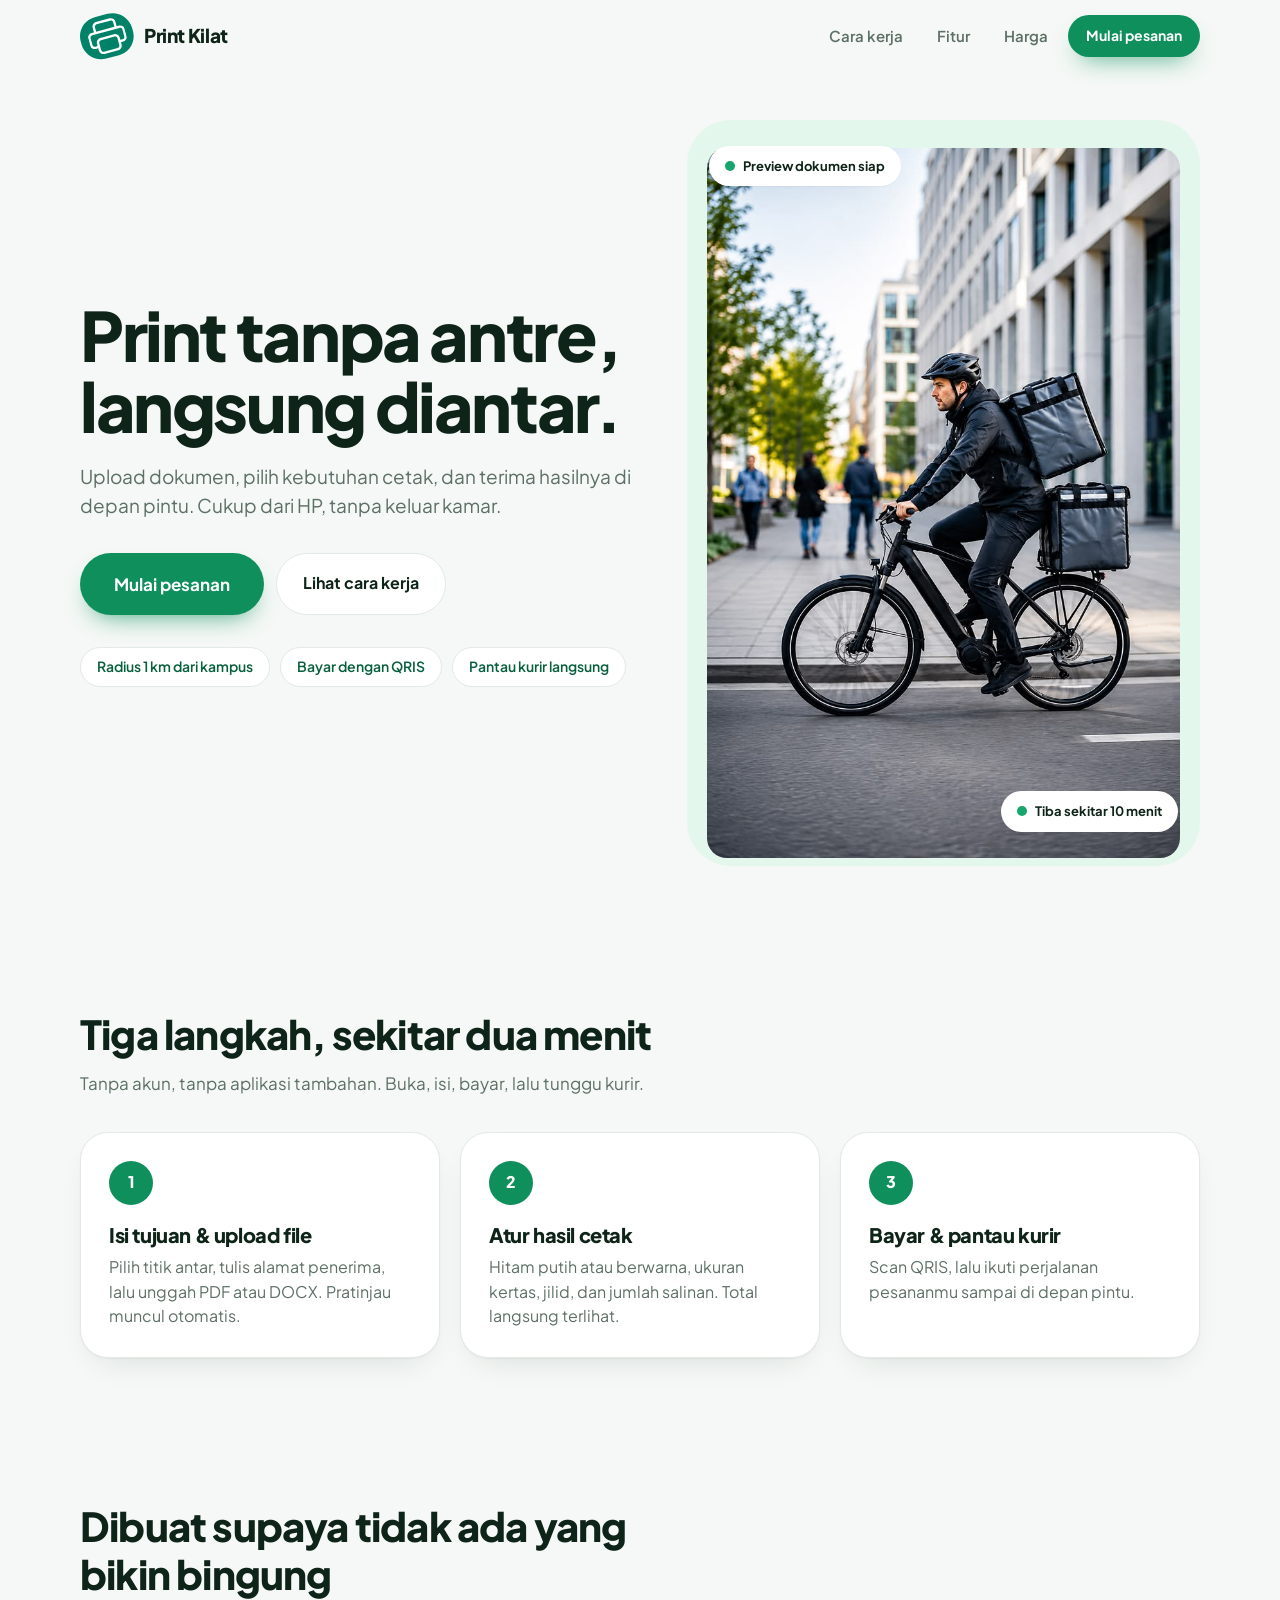
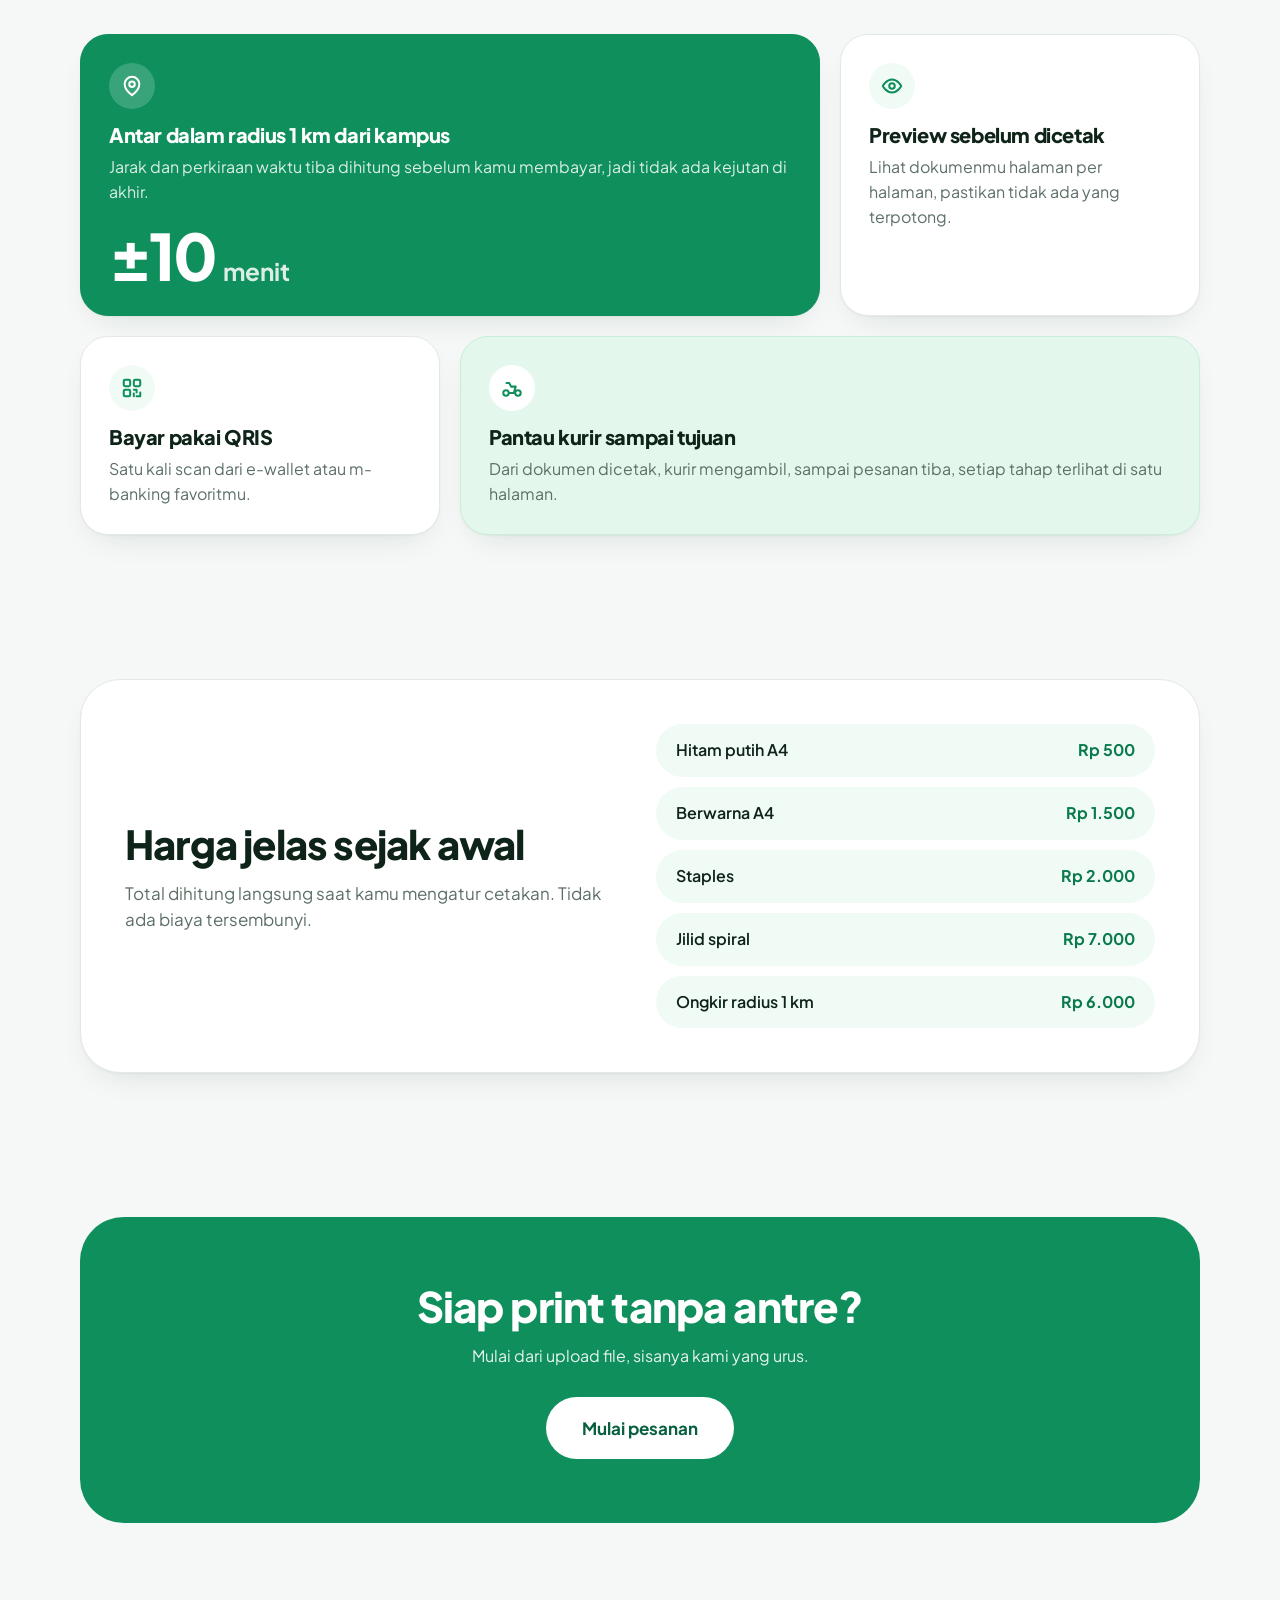
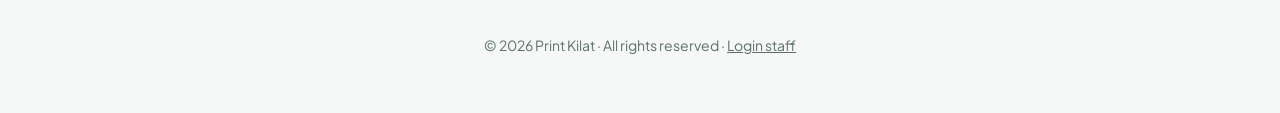
==== index.html @ 1c11939b "Initial commit - prototype" ====
<!doctype html>
<html lang="id">
  <head>
    <meta charset="UTF-8" />
    <meta name="viewport" content="width=device-width, initial-scale=1.0" />
    <title>Print Kilat — Print tanpa antre</title>
    <meta
      name="description"
      content="Print Kilat — upload dokumen, pilih kebutuhan cetak, dan terima hasilnya tanpa antre."
    />
    <meta name="theme-color" content="#0e8f5c" />
    <link rel="icon" href="assets/logo.svg" type="image/svg+xml" />
    <link rel="preconnect" href="https://fonts.googleapis.com" />
    <link rel="preconnect" href="https://fonts.gstatic.com" crossorigin />
    <link
      href="https://fonts.googleapis.com/css2?family=Plus+Jakarta+Sans:wght@400;500;600;700;800&display=swap"
      rel="stylesheet"
    />
    <link rel="stylesheet" href="css/style.css" />
  </head>
  <body>
    <header class="site-header">
      <div class="container">
        <a class="logo" href="index.html" aria-label="Print Kilat, ke beranda">
          <span class="logo-mark"
            ><svg
              width="54"
              height="47"
              viewBox="0 0 54 47"
              fill="none"
              xmlns="http://www.w3.org/2000/svg"
            >
              <path
                d="M39.0038 42.2586L26.3091 45.6123C15.6298 48.4336 4.55198 42.0997 1.56615 31.4653L0.74669 28.5466C-2.23914 17.9121 3.99767 7.00408 14.677 4.1828L27.3717 0.829096C38.051 -1.99218 49.1288 4.34167 52.1146 14.9762L52.9341 17.8948C55.9199 28.5293 49.6831 39.4373 39.0038 42.2586Z"
                fill="#008268"
              />
              <mask
                id="mask0_0_1"
                style="mask-type: luminance"
                maskUnits="userSpaceOnUse"
                x="3"
                y="0"
                width="48"
                height="47"
              >
                <path
                  d="M40.3651 1.46393e-05L3.98454 9.9082L13.8927 46.2888L50.2733 36.3806L40.3651 1.46393e-05Z"
                  fill="white"
                />
              </mask>
              <g mask="url(#mask0_0_1)">
                <path
                  d="M15.9728 9.08561C14.7667 9.41401 13.7405 10.2082 13.1199 11.2933C12.4993 12.3784 12.3352 13.6656 12.6637 14.8717L13.9022 19.4192L11.6285 20.0385C10.4224 20.367 9.39616 21.1611 8.77556 22.2462C8.15496 23.3313 7.99087 24.6185 8.31937 25.8246L10.1772 32.646C10.5057 33.8521 11.2998 34.8783 12.3849 35.4988C13.47 36.1194 14.7572 36.2835 15.9633 35.955L18.2371 35.3358L18.8564 37.6096C19.1848 38.8156 19.979 39.8419 21.0641 40.4624C22.1492 41.083 23.4364 41.2471 24.6425 40.9186L38.2852 37.203C39.4913 36.8745 40.5175 36.0804 41.1381 34.9953C41.7586 33.9102 41.9227 32.623 41.5942 31.4169L40.975 29.1431L43.2488 28.5239C44.4549 28.1954 45.4811 27.4012 46.1016 26.3161C46.7222 25.231 46.8863 23.9438 46.5578 22.7378L44.7 15.9164C44.3716 14.7103 43.5774 13.6841 42.4923 13.0635C41.4072 12.443 40.12 12.2789 38.9139 12.6073L36.6401 13.2266L35.4016 8.67901C35.0731 7.47291 34.279 6.44672 33.1939 5.82622C32.1088 5.20562 30.8216 5.04151 29.6155 5.36999L15.9728 9.08561ZM14.9375 14.2524C14.7733 13.6494 14.8553 13.0058 15.1656 12.4632C15.4759 11.9207 15.989 11.5236 16.592 11.3594L30.2348 7.64382C30.8378 7.47952 31.4814 7.56162 32.024 7.87192C32.5665 8.18212 32.9636 8.69521 33.1278 9.29831L34.3663 13.8459L16.176 18.8L14.9375 14.2524ZM20.3076 25.0021C19.1015 25.3306 18.0753 26.1247 17.4548 27.2098C16.8342 28.2949 16.6701 29.5821 16.9986 30.7882L17.6178 33.062L15.344 33.6812C14.741 33.8455 14.0974 33.7634 13.5549 33.4531C13.0123 33.1429 12.6152 32.6298 12.451 32.0267L10.5932 25.2053C10.429 24.6023 10.511 23.9587 10.8213 23.4162C11.1316 22.8736 11.6447 22.4765 12.2477 22.3123L39.5332 14.8811C40.1362 14.7169 40.7798 14.7989 41.3224 15.1092C41.8649 15.4195 42.262 15.9326 42.4262 16.5357L44.284 23.357C44.4483 23.9601 44.3662 24.6037 44.0559 25.1462C43.7457 25.6888 43.2326 26.0858 42.6295 26.2501L40.3557 26.8693L39.7365 24.5955C39.408 23.3895 38.6138 22.3632 37.5287 21.7427C36.4436 21.1221 35.1564 20.958 33.9503 21.2865L20.3076 25.0021ZM37.4627 25.2148L39.3205 32.0362C39.4847 32.6392 39.4026 33.2828 39.0924 33.8254C38.7821 34.3679 38.269 34.765 37.6659 34.9292L24.0232 38.6448C23.4202 38.8091 22.7766 38.727 22.234 38.4167C21.6915 38.1064 21.2944 37.5933 21.1301 36.9903L19.2724 30.1689C19.1081 29.5659 19.1902 28.9223 19.5004 28.3797C19.8107 27.8372 20.3238 27.4401 20.9269 27.2759L34.5696 23.5603C35.1727 23.396 35.8163 23.4781 36.3588 23.7884C36.9014 24.0987 37.2984 24.6118 37.4627 25.2148Z"
                  fill="white"
                />
              </g></svg
          ></span>
          Print Kilat
        </a>
        <nav class="nav" aria-label="Navigasi utama">
          <a class="link" href="#cara-kerja">Cara kerja</a>
          <a class="link" href="#fitur">Fitur</a>
          <a class="link" href="#harga">Harga</a>
          <a class="btn btn-primary btn-sm" href="order.html">Mulai pesanan</a>
        </nav>
      </div>
    </header>

    <main>
      <section class="container hero">
        <div>
          <h1>Print tanpa antre, langsung diantar.</h1>
          <p class="hero-lead">
            Upload dokumen, pilih kebutuhan cetak, dan terima hasilnya di depan
            pintu. Cukup dari HP, tanpa keluar kamar.
          </p>
          <div class="hero-cta">
            <a class="btn btn-primary" href="order.html">Mulai pesanan</a>
            <a class="btn btn-ghost" href="#cara-kerja">Lihat cara kerja</a>
          </div>
          <ul class="hero-facts" aria-label="Keunggulan singkat">
            <li>Radius 1 km dari kampus</li>
            <li>Bayar dengan QRIS</li>
            <li>Pantau kurir langsung</li>
          </ul>
        </div>

        <div class="hero-art" aria-hidden="true">
          <span class="art-chip c1"><i></i>Preview dokumen siap</span>
          <span class="art-chip c2"><i></i>Tiba sekitar 10 menit</span>
          <div class="image">
            <img src="assets/sepeda.jpg" alt="Bike" width="400" height="600" />
          </div>
        </div>
      </section>

      <section class="section container" id="cara-kerja">
        <div class="section-head">
          <h2>Tiga langkah, sekitar dua menit</h2>
          <p>
            Tanpa akun, tanpa aplikasi tambahan. Buka, isi, bayar, lalu tunggu
            kurir.
          </p>
        </div>
        <div class="how">
          <article class="card">
            <div class="how-num">1</div>
            <h3>Isi tujuan &amp; upload file</h3>
            <p>
              Pilih titik antar, tulis alamat penerima, lalu unggah PDF atau
              DOCX. Pratinjau muncul otomatis.
            </p>
          </article>
          <article class="card">
            <div class="how-num">2</div>
            <h3>Atur hasil cetak</h3>
            <p>
              Hitam putih atau berwarna, ukuran kertas, jilid, dan jumlah
              salinan. Total langsung terlihat.
            </p>
          </article>
          <article class="card">
            <div class="how-num">3</div>
            <h3>Bayar &amp; pantau kurir</h3>
            <p>
              Scan QRIS, lalu ikuti perjalanan pesananmu sampai di depan pintu.
            </p>
          </article>
        </div>
      </section>

      <section class="section container" id="fitur">
        <div class="section-head">
          <h2>Dibuat supaya tidak ada yang bikin bingung</h2>
        </div>
        <div class="bento">
          <article class="card wide">
            <span class="icon-badge"
              ><svg
                width="22"
                height="22"
                viewBox="0 0 24 24"
                fill="none"
                stroke="currentColor"
                stroke-width="2.2"
                stroke-linecap="round"
                stroke-linejoin="round"
                aria-hidden="true"
              >
                <path d="M20 10c0 6-8 12-8 12S4 16 4 10a8 8 0 0 1 16 0Z" />
                <circle cx="12" cy="10" r="3" /></svg
            ></span>
            <h3>Antar dalam radius 1 km dari kampus</h3>
            <p>
              Jarak dan perkiraan waktu tiba dihitung sebelum kamu membayar,
              jadi tidak ada kejutan di akhir.
            </p>
            <div class="big-metric">±10<small>menit</small></div>
          </article>
          <article class="card">
            <span class="icon-badge"
              ><svg
                width="22"
                height="22"
                viewBox="0 0 24 24"
                fill="none"
                stroke="currentColor"
                stroke-width="2.2"
                stroke-linecap="round"
                stroke-linejoin="round"
                aria-hidden="true"
              >
                <path d="M2 12s3.5-7 10-7 10 7 10 7-3.5 7-10 7S2 12 2 12Z" />
                <circle cx="12" cy="12" r="3" /></svg
            ></span>
            <h3>Preview sebelum dicetak</h3>
            <p>
              Lihat dokumenmu halaman per halaman, pastikan tidak ada yang
              terpotong.
            </p>
          </article>
          <article class="card">
            <span class="icon-badge"
              ><svg
                width="22"
                height="22"
                viewBox="0 0 24 24"
                fill="none"
                stroke="currentColor"
                stroke-width="2.2"
                stroke-linecap="round"
                stroke-linejoin="round"
                aria-hidden="true"
              >
                <rect x="3" y="3" width="7" height="7" rx="1.5" />
                <rect x="14" y="3" width="7" height="7" rx="1.5" />
                <rect x="3" y="14" width="7" height="7" rx="1.5" />
                <path d="M14 14h3v3m4 0v4h-4m-3-3v3" /></svg
            ></span>
            <h3>Bayar pakai QRIS</h3>
            <p>Satu kali scan dari e-wallet atau m-banking favoritmu.</p>
          </article>
          <article
            class="card wide"
            style="
              background: var(--mint-100);
              border-color: var(--mint-200);
              color: var(--ink);
            "
          >
            <span
              class="icon-badge"
              style="background: #fff; color: var(--green-600)"
              ><svg
                width="22"
                height="22"
                viewBox="0 0 24 24"
                fill="none"
                stroke="currentColor"
                stroke-width="2.2"
                stroke-linecap="round"
                stroke-linejoin="round"
                aria-hidden="true"
              >
                <circle cx="5.5" cy="17.5" r="3" />
                <circle cx="18.5" cy="17.5" r="3" />
                <path d="M8.5 17.5H14l2-7h-5l-2-4H6M14 10.5h2" /></svg
            ></span>
            <h3>Pantau kurir sampai tujuan</h3>
            <p style="color: var(--muted)">
              Dari dokumen dicetak, kurir mengambil, sampai pesanan tiba, setiap
              tahap terlihat di satu halaman.
            </p>
          </article>
        </div>
      </section>

      <section class="section container" id="harga">
        <div class="price-band">
          <div class="section-head" style="margin: 0">
            <h2>Harga jelas sejak awal</h2>
            <p>
              Total dihitung langsung saat kamu mengatur cetakan. Tidak ada
              biaya tersembunyi.
            </p>
          </div>
          <ul class="price-list">
            <li>Hitam putih A4 <strong data-price="pp.bw">…</strong></li>
            <li>Berwarna A4 <strong data-price="pp.color">…</strong></li>
            <li>Staples <strong data-price="bind.staples">…</strong></li>
            <li>Jilid spiral <strong data-price="bind.spiral">…</strong></li>
            <li>Ongkir radius 1 km <strong data-price="delivery">…</strong></li>
          </ul>
        </div>
      </section>

      <section class="section container">
        <div class="cta-band">
          <h2>Siap print tanpa antre?</h2>
          <p>Mulai dari upload file, sisanya kami yang urus.</p>
          <a class="btn" href="order.html">Mulai pesanan</a>
        </div>
      </section>
    </main>

    <footer class="site-footer">
      <div class="container">
        &copy; 2026 Print Kilat · All rights reserved ·
        <a href="login.html">Login staff</a>
      </div>
    </footer>

    <script src="js/config.js"></script>
    <script src="js/landing.js"></script>
  </body>
</html>
---- css/style.css ----
/* ============================================================
   Print Kilat — style.css
   Bagian: 1 Token · 2 Dasar · 3 Komponen · 4 Landing · 5 Pemesanan · 6 Pelacakan
   ============================================================ */

/* ---------- 1. TOKEN ---------- */
:root {
  --green-800: #065f3d;
  --green-700: #0a7a4d;
  --green-600: #0e8f5c;
  --green-500: #16a56a;
  --mint-50: #f1fbf6;
  --mint-100: #e3f7ec;
  --mint-200: #c9eed9;
  --mint-300: #a9e0c2;
  --ink: #0f2419;
  --muted: #5d7066;
  --hint: #8a93b3;
  --line: #e3e9e5;
  --bg: #f5f8f6;
  --card: #ffffff;
  --danger: #b93a0b;
  --danger-bg: #fff1ea;
  --r-sm: 14px;
  --r-md: 20px;
  --r-lg: 28px;
  --shadow:
    0 1px 2px rgba(15, 36, 25, 0.04), 0 14px 34px -16px rgba(15, 36, 25, 0.14);
  --font: "Plus Jakarta Sans", system-ui, -apple-system, "Segoe UI", sans-serif;
}

/* ---------- 2. DASAR ---------- */
/* Buat gambar di index */
.image {
  width: 400px;
  height: 600px;
  border-radius: 20px;
  overflow: hidden;
}

.image img {
  width: 100%;
  height: 100%;
  object-fit: cover;
  display: block;
}
*,
*::before,
*::after {
  box-sizing: border-box;
}
html {
  scroll-behavior: smooth;
}
body {
  margin: 0;
  background: var(--bg);
  color: var(--ink);
  font: 400 16px/1.55 var(--font);
  -webkit-font-smoothing: antialiased;
}
body.modal-open {
  overflow: hidden;
}
img,
svg {
  display: block;
  max-width: 100%;
}
button,
input,
select {
  font: inherit;
  color: inherit;
}
a {
  color: inherit;
}
h1,
h2,
h3,
p {
  margin: 0;
}
h1,
h2,
h3 {
  letter-spacing: -0.02em;
  line-height: 1.2;
}
:focus-visible {
  outline: 3px solid var(--green-500);
  outline-offset: 3px;
}
[hidden] {
  display: none !important;
}
.container {
  width: min(1120px, 100% - 40px);
  margin-inline: auto;
}
.sr-only {
  position: absolute;
  width: 1px;
  height: 1px;
  padding: 0;
  margin: -1px;
  overflow: hidden;
  clip: rect(0, 0, 0, 0);
  white-space: nowrap;
  border: 0;
}
@media (prefers-reduced-motion: reduce) {
  *,
  *::before,
  *::after {
    animation: none !important;
    transition: none !important;
    scroll-behavior: auto !important;
  }
}

/* ---------- 3. KOMPONEN ---------- */
.site-header {
  position: sticky;
  top: 0;
  z-index: 20;
  background: rgba(245, 248, 246, 0.88);
  backdrop-filter: blur(12px);
  -webkit-backdrop-filter: blur(12px);
}
.site-header .container {
  display: flex;
  align-items: center;
  justify-content: space-between;
  height: 72px;
}
.logo {
  display: inline-flex;
  align-items: center;
  gap: 10px;
  font-weight: 800;
  font-size: 19px;
  letter-spacing: -0.02em;
  text-decoration: none;
}
.nav {
  display: flex;
  align-items: center;
  gap: 6px;
}
.nav .link {
  padding: 10px 14px;
  border-radius: 999px;
  text-decoration: none;
  color: var(--muted);
  font-weight: 600;
  font-size: 15px;
  transition:
    background 0.15s,
    color 0.15s;
}
.nav .link:hover {
  background: var(--mint-100);
  color: var(--green-800);
}
@media (max-width: 720px) {
  .nav .link {
    display: none;
  }
}

.btn {
  display: inline-flex;
  align-items: center;
  justify-content: center;
  gap: 8px;
  border: 0;
  cursor: pointer;
  border-radius: 999px;
  padding: 14px 26px;
  font-weight: 700;
  font-size: 16px;
  text-decoration: none;
  transition:
    transform 0.15s,
    background 0.15s,
    box-shadow 0.15s;
}
.btn-primary {
  background: var(--green-600);
  color: #fff;
  box-shadow: 0 12px 24px -12px rgba(14, 143, 92, 0.8);
}
.btn-primary:hover {
  background: var(--green-700);
}
.btn-primary:active {
  transform: scale(0.98);
}
.btn-primary[disabled] {
  background: #b3c7bc;
  box-shadow: none;
  cursor: not-allowed;
}
.btn-ghost {
  background: #fff;
  border: 1px solid var(--line);
  color: var(--ink);
}
.btn-ghost:hover {
  background: var(--mint-50);
  border-color: var(--mint-300);
}
.btn-ghost[disabled] {
  opacity: 0.6;
  cursor: not-allowed;
}
.btn-block {
  width: 100%;
  padding: 16px 24px;
}
.btn-sm {
  padding: 10px 18px;
  font-size: 14px;
}

.card {
  background: var(--card);
  border: 1px solid var(--line);
  border-radius: var(--r-lg);
  padding: 28px;
  box-shadow: var(--shadow);
}
.card-head {
  display: flex;
  justify-content: space-between;
  align-items: flex-start;
  gap: 12px;
  margin-bottom: 20px;
}
.card-head h2 {
  font-size: 24px;
  font-weight: 800;
}
.eyebrow {
  font-size: 12px;
  font-weight: 700;
  letter-spacing: 0.12em;
  text-transform: uppercase;
  color: var(--green-600);
  margin-bottom: 8px;
  display: flex;
  align-items: center;
  gap: 6px;
}
.icon-badge {
  width: 40px;
  height: 40px;
  border-radius: 50%;
  display: grid;
  place-items: center;
  color: var(--green-600);
  background: var(--mint-50);
  flex: none;
}
.chip {
  font-size: 12px;
  font-weight: 600;
  color: var(--muted);
  background: #fff;
  border: 1px solid var(--line);
  padding: 3px 12px;
  border-radius: 999px;
}
.hint {
  font-size: 13px;
  color: var(--hint);
  margin-top: 8px;
}
.hint.center {
  text-align: center;
}

.field {
  margin-bottom: 20px;
}
.field:last-child {
  margin-bottom: 0;
}
.field > label,
.field-label {
  display: block;
  font-weight: 600;
  font-size: 15px;
  margin-bottom: 8px;
}
.input,
.select {
  width: 100%;
  height: 52px;
  padding: 0 20px;
  border: 1.5px solid var(--line);
  border-radius: 999px;
  background: #fff;
  font-size: 15px;
  font-weight: 500;
  transition:
    border-color 0.15s,
    box-shadow 0.15s;
}
.input::placeholder {
  color: #9aa79f;
  font-weight: 400;
}
.input:focus,
.select:focus {
  outline: none;
  border-color: var(--green-500);
  box-shadow: 0 0 0 4px rgba(22, 165, 106, 0.15);
}
.input[aria-invalid="true"] {
  border-color: var(--danger);
  box-shadow: 0 0 0 4px rgba(185, 58, 11, 0.1);
}
.select {
  appearance: none;
  -webkit-appearance: none;
  cursor: pointer;
  font-weight: 600;
  padding-right: 48px;
  background-image: url("data:image/svg+xml,%3Csvg xmlns='http://www.w3.org/2000/svg' width='18' height='18' viewBox='0 0 24 24' fill='none' stroke='%230f2419' stroke-width='2.6' stroke-linecap='round' stroke-linejoin='round'%3E%3Cpath d='m6 9 6 6 6-6'/%3E%3C/svg%3E");
  background-repeat: no-repeat;
  background-position: right 18px center;
}
.field-error,
.form-error {
  color: var(--danger);
  font-size: 13px;
  font-weight: 600;
  margin-top: 8px;
}
.form-error {
  background: var(--danger-bg);
  border-radius: var(--r-sm);
  padding: 12px 14px;
  margin: 0 0 14px;
  line-height: 1.45;
}

.seg {
  display: grid;
  grid-auto-flow: column;
  grid-auto-columns: 1fr;
  gap: 4px;
  padding: 4px;
  background: var(--mint-50);
  border: 1.5px solid var(--line);
  border-radius: 999px;
}
.seg label {
  position: relative;
}
.seg input {
  position: absolute;
  inset: 0;
  opacity: 0;
  cursor: pointer;
}
.seg span {
  display: block;
  text-align: center;
  padding: 11px 10px;
  border-radius: 999px;
  font-weight: 600;
  font-size: 14px;
  color: var(--muted);
  transition:
    background 0.15s,
    color 0.15s;
}
.seg input:checked + span {
  background: #fff;
  color: var(--green-800);
  box-shadow: 0 1px 4px rgba(15, 36, 25, 0.14);
}
.seg input:focus-visible + span {
  outline: 3px solid var(--green-500);
}

.stepper {
  display: flex;
  align-items: center;
  height: 52px;
  border: 1.5px solid var(--line);
  border-radius: 999px;
  background: #fff;
  padding: 0 6px;
}
.stepper:focus-within {
  border-color: var(--green-500);
  box-shadow: 0 0 0 4px rgba(22, 165, 106, 0.15);
}
.stepper button {
  width: 40px;
  height: 40px;
  border: 0;
  border-radius: 50%;
  background: var(--mint-50);
  color: var(--green-700);
  font-size: 20px;
  font-weight: 700;
  cursor: pointer;
  line-height: 1;
}
.stepper button:hover {
  background: var(--mint-100);
}
.stepper input {
  flex: 1;
  min-width: 0;
  border: 0;
  outline: 0;
  text-align: center;
  font-weight: 700;
  font-size: 16px;
  background: transparent;
  -moz-appearance: textfield;
}
.stepper input::-webkit-outer-spin-button,
.stepper input::-webkit-inner-spin-button {
  -webkit-appearance: none;
  margin: 0;
}

.grid-2 {
  display: grid;
  grid-template-columns: 1fr 1fr;
  gap: 20px;
}
@media (max-width: 560px) {
  .grid-2 {
    grid-template-columns: 1fr;
  }
}

/* ---------- 4. LANDING ---------- */
.hero {
  display: grid;
  grid-template-columns: 1.05fr 0.95fr;
  gap: 40px;
  align-items: center;
  padding: 48px 0 72px;
}
.hero h1 {
  font-size: clamp(40px, 6vw, 68px);
  font-weight: 800;
  letter-spacing: -0.035em;
  line-height: 1.05;
  max-width: 12ch;
}
.hero-lead {
  margin-top: 20px;
  font-size: 19px;
  color: var(--muted);
  max-width: 46ch;
}
.hero-cta {
  display: flex;
  flex-wrap: wrap;
  gap: 12px;
  margin-top: 32px;
}
.hero-cta .btn-primary {
  padding: 18px 34px;
  font-size: 17px;
}
.hero-facts {
  list-style: none;
  padding: 0;
  margin: 32px 0 0;
  display: flex;
  flex-wrap: wrap;
  gap: 10px;
}
.hero-facts li {
  background: #fff;
  border: 1px solid var(--line);
  padding: 8px 16px;
  border-radius: 999px;
  font-size: 14px;
  font-weight: 600;
  color: var(--green-800);
}

.hero-art {
  position: relative;
  background: var(--mint-100);
  border-radius: 44px;
  padding: 28px 20px 8px;
  overflow: hidden;
}
.hero-art .image {
  width: 100%;
  height: auto;
}
.art-chip {
  position: absolute;
  background: #fff;
  border-radius: 999px;
  padding: 10px 16px;
  font-size: 13px;
  font-weight: 700;
  box-shadow: var(--shadow);
  display: flex;
  align-items: center;
  gap: 8px;
}
.art-chip i {
  width: 10px;
  height: 10px;
  border-radius: 50%;
  background: var(--green-500);
}
.art-chip.c1 {
  top: 26px;
  left: 22px;
}
.art-chip.c2 {
  bottom: 34px;
  right: 22px;
}
.paper-feed {
  animation: feed 5s ease-in-out infinite;
  transform-box: fill-box;
}
@keyframes feed {
  0% {
    transform: translateY(90px);
    opacity: 0;
  }
  8% {
    opacity: 1;
  }
  58%,
  86% {
    transform: translateY(0);
    opacity: 1;
  }
  100% {
    transform: translateY(-14px);
    opacity: 0;
  }
}

.section {
  padding: 72px 0;
}
.section-head {
  max-width: 640px;
  margin-bottom: 36px;
}
.section-head h2 {
  font-size: clamp(28px, 4vw, 40px);
  font-weight: 800;
}
.section-head p {
  margin-top: 12px;
  color: var(--muted);
  font-size: 17px;
}

.how {
  display: grid;
  grid-template-columns: repeat(3, 1fr);
  gap: 20px;
}
.how .card {
  padding: 28px;
}
.how-num {
  width: 44px;
  height: 44px;
  border-radius: 50%;
  background: var(--green-600);
  color: #fff;
  display: grid;
  place-items: center;
  font-weight: 800;
  margin-bottom: 18px;
}
.how h3 {
  font-size: 20px;
  font-weight: 800;
  margin-bottom: 8px;
}
.how p {
  color: var(--muted);
}

.bento {
  display: grid;
  grid-template-columns: repeat(3, 1fr);
  gap: 20px;
}
.bento .card {
  padding: 28px;
}
.bento .wide {
  grid-column: span 2;
  background: var(--green-600);
  border-color: var(--green-600);
  color: #fff;
}
.bento .wide p {
  color: rgba(255, 255, 255, 0.85);
}
.bento h3 {
  font-size: 20px;
  font-weight: 800;
  margin: 14px 0 8px;
}
.bento p {
  color: var(--muted);
}
.bento .icon-badge {
  width: 46px;
  height: 46px;
}
.bento .wide .icon-badge {
  background: rgba(255, 255, 255, 0.18);
  color: #fff;
}
.big-metric {
  font-size: clamp(40px, 6vw, 64px);
  font-weight: 800;
  letter-spacing: -0.04em;
  line-height: 1;
  margin-top: 18px;
}
.big-metric small {
  font-size: 0.38em;
  font-weight: 700;
  letter-spacing: 0;
  margin-left: 8px;
  opacity: 0.85;
}

.price-band {
  display: grid;
  grid-template-columns: 1fr 1fr;
  gap: 32px;
  align-items: center;
  background: #fff;
  border: 1px solid var(--line);
  border-radius: 40px;
  padding: 44px;
  box-shadow: var(--shadow);
}
.price-list {
  list-style: none;
  margin: 0;
  padding: 0;
  display: grid;
  gap: 10px;
}
.price-list li {
  display: flex;
  justify-content: space-between;
  gap: 12px;
  padding: 14px 20px;
  background: var(--mint-50);
  border-radius: 999px;
  font-weight: 600;
}
.price-list li strong {
  color: var(--green-700);
}

.cta-band {
  text-align: center;
  background: var(--green-600);
  color: #fff;
  border-radius: 44px;
  padding: 64px 24px;
}
.cta-band h2 {
  font-size: clamp(28px, 4vw, 42px);
  font-weight: 800;
}
.cta-band p {
  margin: 12px auto 28px;
  max-width: 44ch;
  opacity: 0.9;
}
.cta-band .btn {
  background: #fff;
  color: var(--green-800);
  padding: 18px 36px;
  font-size: 17px;
}
.cta-band .btn:hover {
  background: var(--mint-100);
}
.site-footer {
  padding: 40px 0 56px;
  color: var(--muted);
  font-size: 14px;
  text-align: center;
}

@media (max-width: 900px) {
  .hero {
    grid-template-columns: 1fr;
    padding-top: 24px;
  }
  .hero h1 {
    max-width: none;
  }
  .how,
  .bento {
    grid-template-columns: 1fr;
  }
  .bento .wide {
    grid-column: auto;
  }
  .price-band {
    grid-template-columns: 1fr;
    padding: 28px;
  }
}

/* ---------- 5. PEMESANAN ---------- */
.page-head {
  padding: 12px 0 28px;
}
.back {
  display: inline-flex;
  align-items: center;
  gap: 6px;
  text-decoration: none;
  color: var(--muted);
  font-weight: 600;
  font-size: 14px;
  margin-bottom: 14px;
}
.back:hover {
  color: var(--green-700);
}
.page-head h1 {
  font-size: clamp(28px, 4vw, 38px);
  font-weight: 800;
}
.page-head p {
  color: var(--muted);
  margin-top: 6px;
}

.order-grid {
  display: grid;
  grid-template-columns: minmax(0, 1fr) 360px;
  gap: 24px;
  align-items: start;
  padding-bottom: 64px;
}
.steps {
  display: grid;
  gap: 24px;
}
.side {
  position: sticky;
  top: 92px;
  display: grid;
  gap: 16px;
}
@media (max-width: 960px) {
  .order-grid {
    grid-template-columns: 1fr;
  }
  .side {
    position: static;
  }
}
@media (max-width: 560px) {
  .card {
    padding: 22px;
  }
  .card-head h2 {
    font-size: 21px;
  }
}

.loc-row {
  display: flex;
  flex-wrap: wrap;
  align-items: center;
  gap: 12px;
}
.loc-row .hint {
  margin: 0;
  flex: 1 1 200px;
}

.dropzone {
  position: relative;
  display: grid;
  place-items: center;
  text-align: center;
  gap: 4px;
  padding: 40px 20px;
  border: 2px dashed var(--mint-300);
  border-radius: 24px;
  background: #fbfefc;
  cursor: pointer;
  transition:
    background 0.15s,
    border-color 0.15s;
}
.dropzone:hover,
.dropzone.is-drag {
  background: var(--mint-50);
  border-color: var(--green-500);
}
.dropzone:focus-within {
  outline: 3px solid var(--green-500);
  outline-offset: 3px;
}
.dropzone.is-invalid {
  border-color: var(--danger);
  background: var(--danger-bg);
}
.dz-icon {
  width: 52px;
  height: 52px;
  border-radius: 50%;
  background: #fff;
  display: grid;
  place-items: center;
  color: var(--green-600);
  box-shadow: var(--shadow);
  margin-bottom: 8px;
}
.dz-title {
  font-weight: 700;
  font-size: 15px;
}
.dz-sub {
  font-size: 12px;
  color: var(--hint);
}
.file-input {
  position: absolute;
  width: 1px;
  height: 1px;
  opacity: 0;
}

.preview {
  margin-top: 18px;
  border: 1px solid var(--line);
  border-radius: 24px;
  overflow: hidden;
}
.preview-top {
  display: flex;
  align-items: center;
  gap: 12px;
  padding: 14px 18px;
  background: var(--mint-50);
  flex-wrap: wrap;
}
.file-badge {
  width: 42px;
  height: 42px;
  border-radius: 12px;
  background: var(--green-600);
  color: #fff;
  font-size: 11px;
  font-weight: 800;
  display: grid;
  place-items: center;
  flex: none;
}
.file-meta {
  flex: 1 1 160px;
  min-width: 0;
}
.file-name {
  font-weight: 700;
  font-size: 15px;
  overflow: hidden;
  text-overflow: ellipsis;
  white-space: nowrap;
}
.file-sub {
  font-size: 13px;
  color: var(--muted);
}
.preview-stage {
  background: #e8eeea;
  padding: 16px;
  max-height: 540px;
  overflow: auto;
}
.preview-stage canvas {
  width: 100%;
  height: auto;
  border-radius: 8px;
  box-shadow: 0 6px 20px -8px rgba(15, 36, 25, 0.35);
  background: #fff;
}
.docx-paper {
  background: #fff;
  padding: 32px;
  border-radius: 8px;
  font-size: 14px;
  line-height: 1.65;
  box-shadow: 0 6px 20px -8px rgba(15, 36, 25, 0.35);
  overflow-wrap: anywhere;
}
.docx-paper img {
  max-width: 100%;
  height: auto;
}
.docx-paper table {
  border-collapse: collapse;
  max-width: 100%;
}
.docx-paper td,
.docx-paper th {
  border: 1px solid var(--line);
  padding: 6px 10px;
}
.preview-bottom {
  display: flex;
  align-items: center;
  justify-content: space-between;
  gap: 12px;
  padding: 12px 18px;
  flex-wrap: wrap;
  border-top: 1px solid var(--line);
}
.pager {
  display: inline-flex;
  align-items: center;
  gap: 10px;
  font-size: 14px;
  font-weight: 600;
}
.pager button {
  width: 36px;
  height: 36px;
  border-radius: 50%;
  border: 1px solid var(--line);
  background: #fff;
  cursor: pointer;
  font-weight: 700;
}
.pager button:hover:not([disabled]) {
  background: var(--mint-100);
}
.pager button[disabled] {
  opacity: 0.4;
  cursor: not-allowed;
}
.pages-edit {
  display: inline-flex;
  align-items: center;
  gap: 8px;
  font-size: 13px;
  color: var(--muted);
}
.pages-edit input {
  width: 72px;
  height: 36px;
  border: 1.5px solid var(--line);
  border-radius: 999px;
  text-align: center;
  font-weight: 700;
}
.preview-note {
  font-size: 12px;
  color: var(--hint);
  padding: 0 18px 14px;
}
.spinner {
  width: 22px;
  height: 22px;
  border-radius: 50%;
  border: 3px solid var(--mint-200);
  border-top-color: var(--green-600);
  animation: spin 0.8s linear infinite;
}
@keyframes spin {
  to {
    transform: rotate(360deg);
  }
}
.loading-row {
  display: flex;
  align-items: center;
  gap: 12px;
  padding: 24px;
  color: var(--muted);
  font-size: 14px;
}

.summary {
  background: var(--mint-100);
  border-color: var(--mint-200);
}
.summary .card-head {
  margin-bottom: 16px;
}
.summary h2 {
  font-size: 24px;
}
.eta-box {
  background: var(--mint-50);
  border-radius: 22px;
  padding: 18px 20px;
  margin-bottom: 18px;
}
.eta-box .eyebrow {
  margin-bottom: 6px;
}
.eta-main {
  font-size: 20px;
  font-weight: 800;
}
.eta-box.is-out {
  background: var(--danger-bg);
}
.eta-box.is-out .eta-main,
.eta-box.is-out .eyebrow {
  color: var(--danger);
}
.lines {
  margin: 0 0 16px;
  padding: 0 0 16px;
  border-bottom: 1px solid var(--mint-300);
  display: grid;
  gap: 8px;
  font-size: 14px;
  color: var(--muted);
}
.lines div {
  display: flex;
  justify-content: space-between;
  gap: 12px;
}
.lines dt {
  margin: 0;
}
.lines dd {
  margin: 0;
  font-weight: 700;
  color: var(--ink);
  white-space: nowrap;
}
.total {
  display: flex;
  justify-content: space-between;
  align-items: baseline;
  margin-bottom: 18px;
  font-weight: 700;
}
.total strong {
  font-size: 32px;
  font-weight: 800;
  color: var(--green-700);
  letter-spacing: -0.02em;
}
.note-card {
  display: flex;
  gap: 12px;
  align-items: center;
  background: #fff;
  border: 1px solid var(--line);
  border-radius: 999px;
  padding: 14px 20px;
  font-size: 13px;
  color: var(--muted);
}
.note-card .icon-badge {
  width: 34px;
  height: 34px;
  background: var(--bg);
  color: var(--muted);
}

.modal {
  position: fixed;
  inset: 0;
  z-index: 100;
  display: grid;
  place-items: center;
  padding: 20px;
}
.modal-backdrop {
  position: absolute;
  inset: 0;
  background: rgba(9, 31, 20, 0.55);
  backdrop-filter: blur(4px);
  -webkit-backdrop-filter: blur(4px);
}
.modal-card {
  position: relative;
  width: min(420px, 100%);
  max-height: calc(100vh - 32px);
  overflow: auto;
  background: #fff;
  border-radius: 36px;
  padding: 32px 28px 28px;
  text-align: center;
  animation: pop 0.22s ease-out;
}
@keyframes pop {
  from {
    transform: translateY(14px) scale(0.97);
    opacity: 0;
  }
  to {
    transform: none;
    opacity: 1;
  }
}
.modal-card h2 {
  font-size: 24px;
  font-weight: 800;
}
.qr-frame {
  position: relative;
  width: 236px;
  margin: 20px auto 14px;
  padding: 14px;
  border: 2px solid var(--mint-200);
  border-radius: 28px;
  background: #fff;
}
.qr-frame svg {
  width: 100%;
  height: auto;
}
.qr-tag {
  position: absolute;
  left: 50%;
  top: 50%;
  transform: translate(-50%, -50%) rotate(-12deg);
  background: var(--green-600);
  color: #fff;
  font-weight: 800;
  letter-spacing: 0.14em;
  font-size: 13px;
  padding: 6px 16px;
  border-radius: 999px;
  border: 3px solid #fff;
}
.pay-amount {
  font-size: 30px;
  font-weight: 800;
  color: var(--green-700);
  letter-spacing: -0.02em;
}
.modal-card .btn {
  margin-top: 10px;
}
.modal-card .hint {
  margin: 6px 0 0;
}
.success-mark {
  width: 88px;
  height: 88px;
  margin: 8px auto 16px;
}
.success-mark circle {
  fill: var(--mint-100);
}
.success-mark path {
  fill: none;
  stroke: var(--green-600);
  stroke-width: 6;
  stroke-linecap: round;
  stroke-linejoin: round;
  stroke-dasharray: 60;
  stroke-dashoffset: 60;
  animation: draw 0.5s 0.15s ease-out forwards;
}
@keyframes draw {
  to {
    stroke-dashoffset: 0;
  }
}

/* ---------- 6. PELACAKAN ---------- */
.track-head {
  padding: 12px 0 28px;
  max-width: 720px;
}
.track-head h1 {
  font-size: clamp(28px, 4.4vw, 42px);
  font-weight: 800;
}
.track-head p.lead {
  color: var(--muted);
  margin-top: 8px;
  font-size: 17px;
}
.track-grid {
  display: grid;
  grid-template-columns: minmax(0, 1fr) 360px;
  gap: 24px;
  align-items: start;
  padding-bottom: 64px;
}
.track-col {
  display: grid;
  gap: 24px;
}
@media (max-width: 960px) {
  .track-grid {
    grid-template-columns: 1fr;
  }
}

.route {
  display: grid;
  grid-template-columns: auto 1fr auto;
  align-items: center;
  gap: 14px;
  margin: 8px 0 22px;
}
.route-node {
  display: grid;
  justify-items: center;
  gap: 8px;
  text-align: center;
  font-size: 12px;
  font-weight: 700;
  color: var(--muted);
  max-width: 96px;
}
.pin {
  width: 26px;
  height: 26px;
  border-radius: 50%;
  border: 6px solid var(--green-600);
  background: #fff;
}
.pin.end {
  background: var(--green-600);
  border-color: var(--mint-200);
}
.route-line {
  position: relative;
  height: 8px;
  border-radius: 999px;
  background: var(--mint-100);
}
.route-fill {
  position: absolute;
  inset: 0 auto 0 0;
  width: 0;
  border-radius: 999px;
  background: var(--green-500);
  transition: width 0.5s linear;
}
.route-rider {
  position: absolute;
  top: 50%;
  left: 0;
  width: 44px;
  height: 44px;
  margin: -22px 0 0 -22px;
  border-radius: 50%;
  background: #fff;
  border: 3px solid var(--green-600);
  display: grid;
  place-items: center;
  color: var(--green-700);
  box-shadow: var(--shadow);
  transition: left 0.5s linear;
}
.route-rider.is-waiting {
  opacity: 0.55;
}
.eta-strip {
  display: flex;
  flex-wrap: wrap;
  gap: 12px;
}
.eta-strip > div {
  flex: 1 1 140px;
  background: var(--mint-50);
  border-radius: 22px;
  padding: 14px 18px;
}
.eta-strip small {
  display: block;
  color: var(--muted);
  font-size: 12px;
  font-weight: 600;
}
.eta-strip strong {
  font-size: 20px;
  font-weight: 800;
}

.timeline {
  list-style: none;
  margin: 0;
  padding: 0;
}
.tl-item {
  position: relative;
  display: grid;
  grid-template-columns: 32px 1fr auto;
  gap: 14px;
  padding-bottom: 26px;
}
.tl-item:last-child {
  padding-bottom: 0;
}
.tl-item::before {
  content: "";
  position: absolute;
  left: 15px;
  top: 32px;
  bottom: 0;
  width: 2px;
  background: var(--line);
}
.tl-item:last-child::before {
  display: none;
}
.tl-dot {
  width: 32px;
  height: 32px;
  border-radius: 50%;
  border: 2px solid var(--line);
  background: #fff;
  display: grid;
  place-items: center;
  color: transparent;
  z-index: 1;
}
.tl-item.is-done .tl-dot {
  background: var(--green-600);
  border-color: var(--green-600);
  color: #fff;
}
.tl-item.is-done::before {
  background: var(--green-500);
}
.tl-item.is-now .tl-dot {
  border-color: var(--green-600);
  background: var(--mint-100);
  box-shadow: 0 0 0 6px rgba(22, 165, 106, 0.18);
}
.tl-title {
  font-weight: 700;
  color: var(--muted);
}
.tl-item.is-done .tl-title,
.tl-item.is-now .tl-title {
  color: var(--ink);
}
.tl-desc {
  font-size: 14px;
  color: var(--muted);
  margin-top: 2px;
}
.tl-time {
  font-size: 13px;
  color: var(--hint);
  font-weight: 600;
  padding-top: 4px;
}

.courier {
  display: flex;
  align-items: center;
  gap: 14px;
}
.avatar {
  width: 52px;
  height: 52px;
  border-radius: 50%;
  background: var(--green-600);
  color: #fff;
  font-weight: 800;
  font-size: 20px;
  display: grid;
  place-items: center;
  flex: none;
}
.courier strong {
  display: block;
  font-size: 17px;
}
.courier span {
  font-size: 13px;
  color: var(--muted);
}
.empty-courier {
  color: var(--muted);
  font-size: 14px;
}
.order-lines {
  display: grid;
  gap: 8px;
  margin: 14px 0 0;
  padding: 14px 0 0;
  border-top: 1px solid var(--line);
  font-size: 14px;
}
.order-lines div {
  display: flex;
  justify-content: space-between;
  gap: 12px;
}
.order-lines dt {
  color: var(--muted);
  margin: 0;
}
.order-lines dd {
  margin: 0;
  font-weight: 700;
  text-align: right;
  overflow-wrap: anywhere;
}
.side-title {
  font-size: 18px;
  font-weight: 800;
  margin-bottom: 4px;
}
.demo-note {
  font-size: 12px;
  color: var(--hint);
  text-align: center;
}
.empty {
  text-align: center;
  padding: 56px 24px;
  max-width: 520px;
  margin: 24px auto 64px;
}
.empty h1 {
  font-size: 28px;
  font-weight: 800;
}
.empty p {
  color: var(--muted);
  margin: 10px 0 24px;
}
.done-banner {
  display: flex;
  align-items: center;
  gap: 14px;
  background: var(--green-600);
  color: #fff;
  border-radius: 999px;
  padding: 16px 24px;
  font-weight: 700;
  margin-bottom: 24px;
}
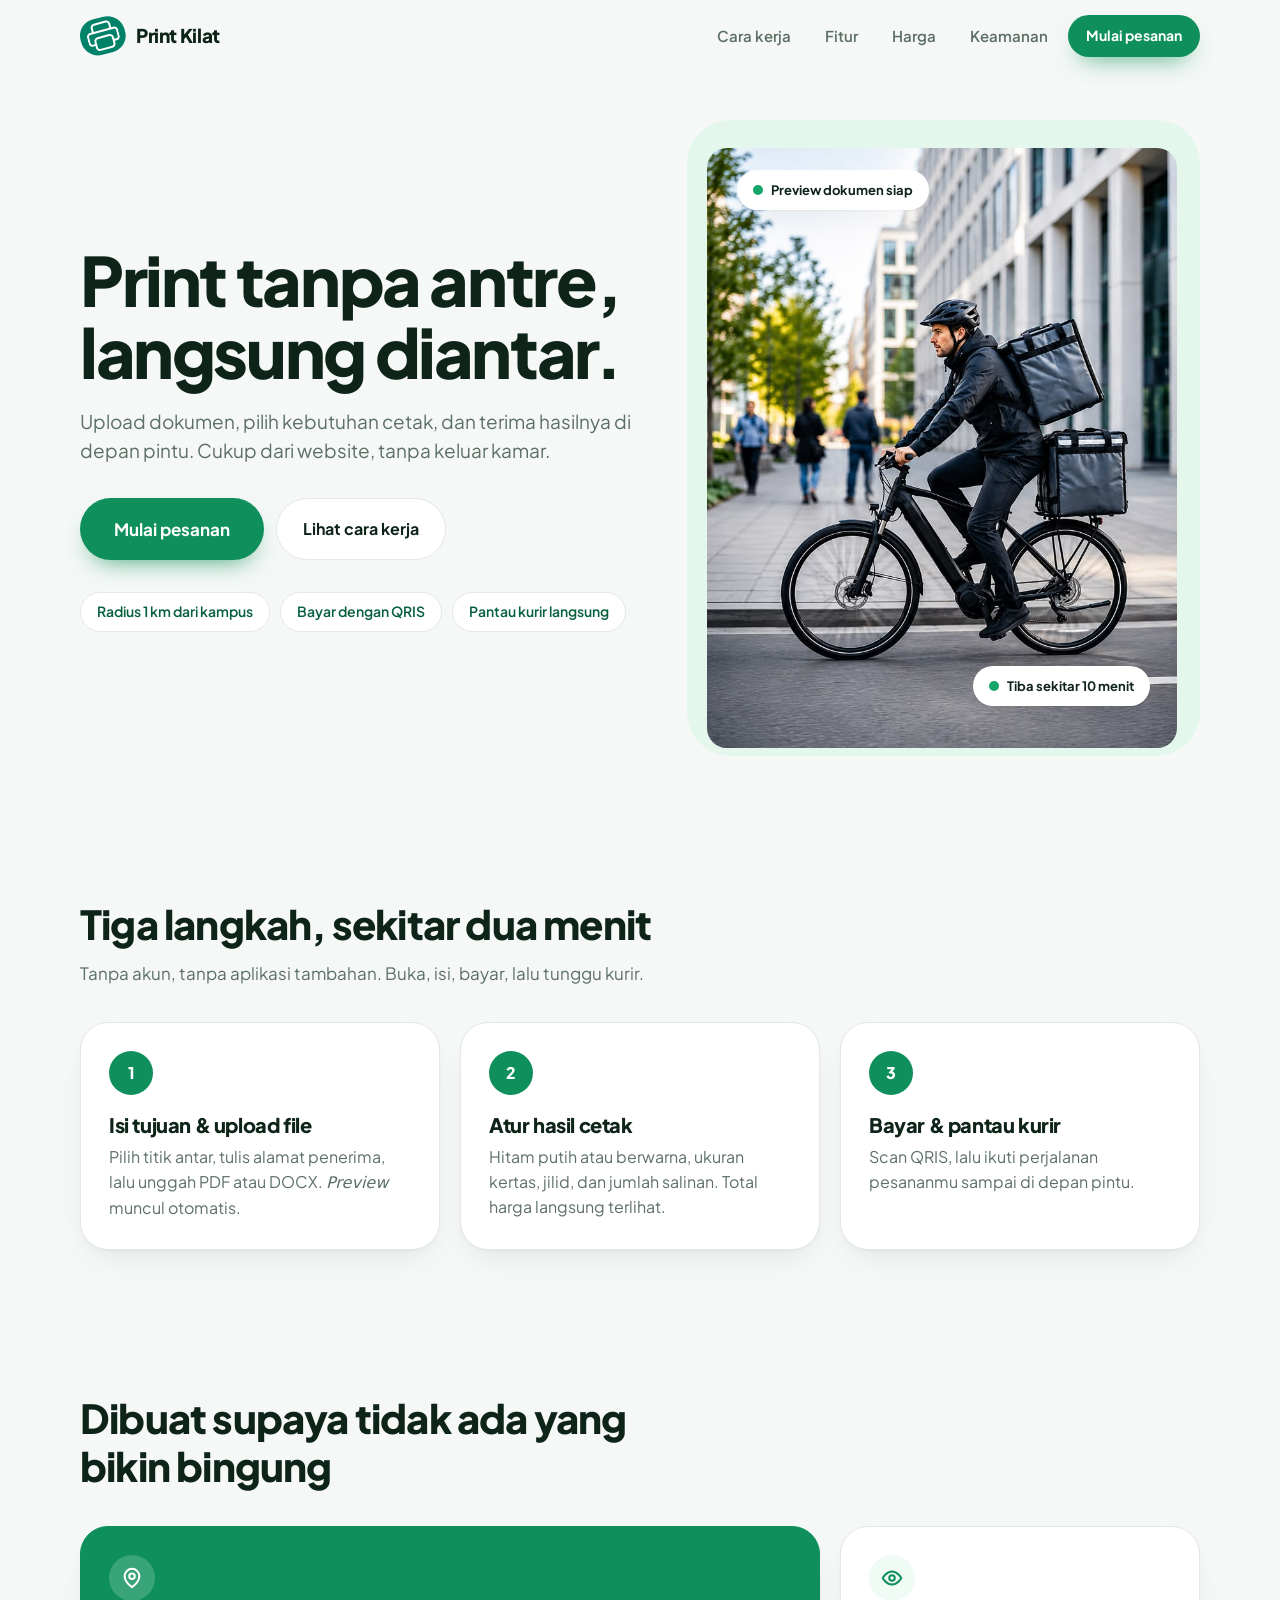
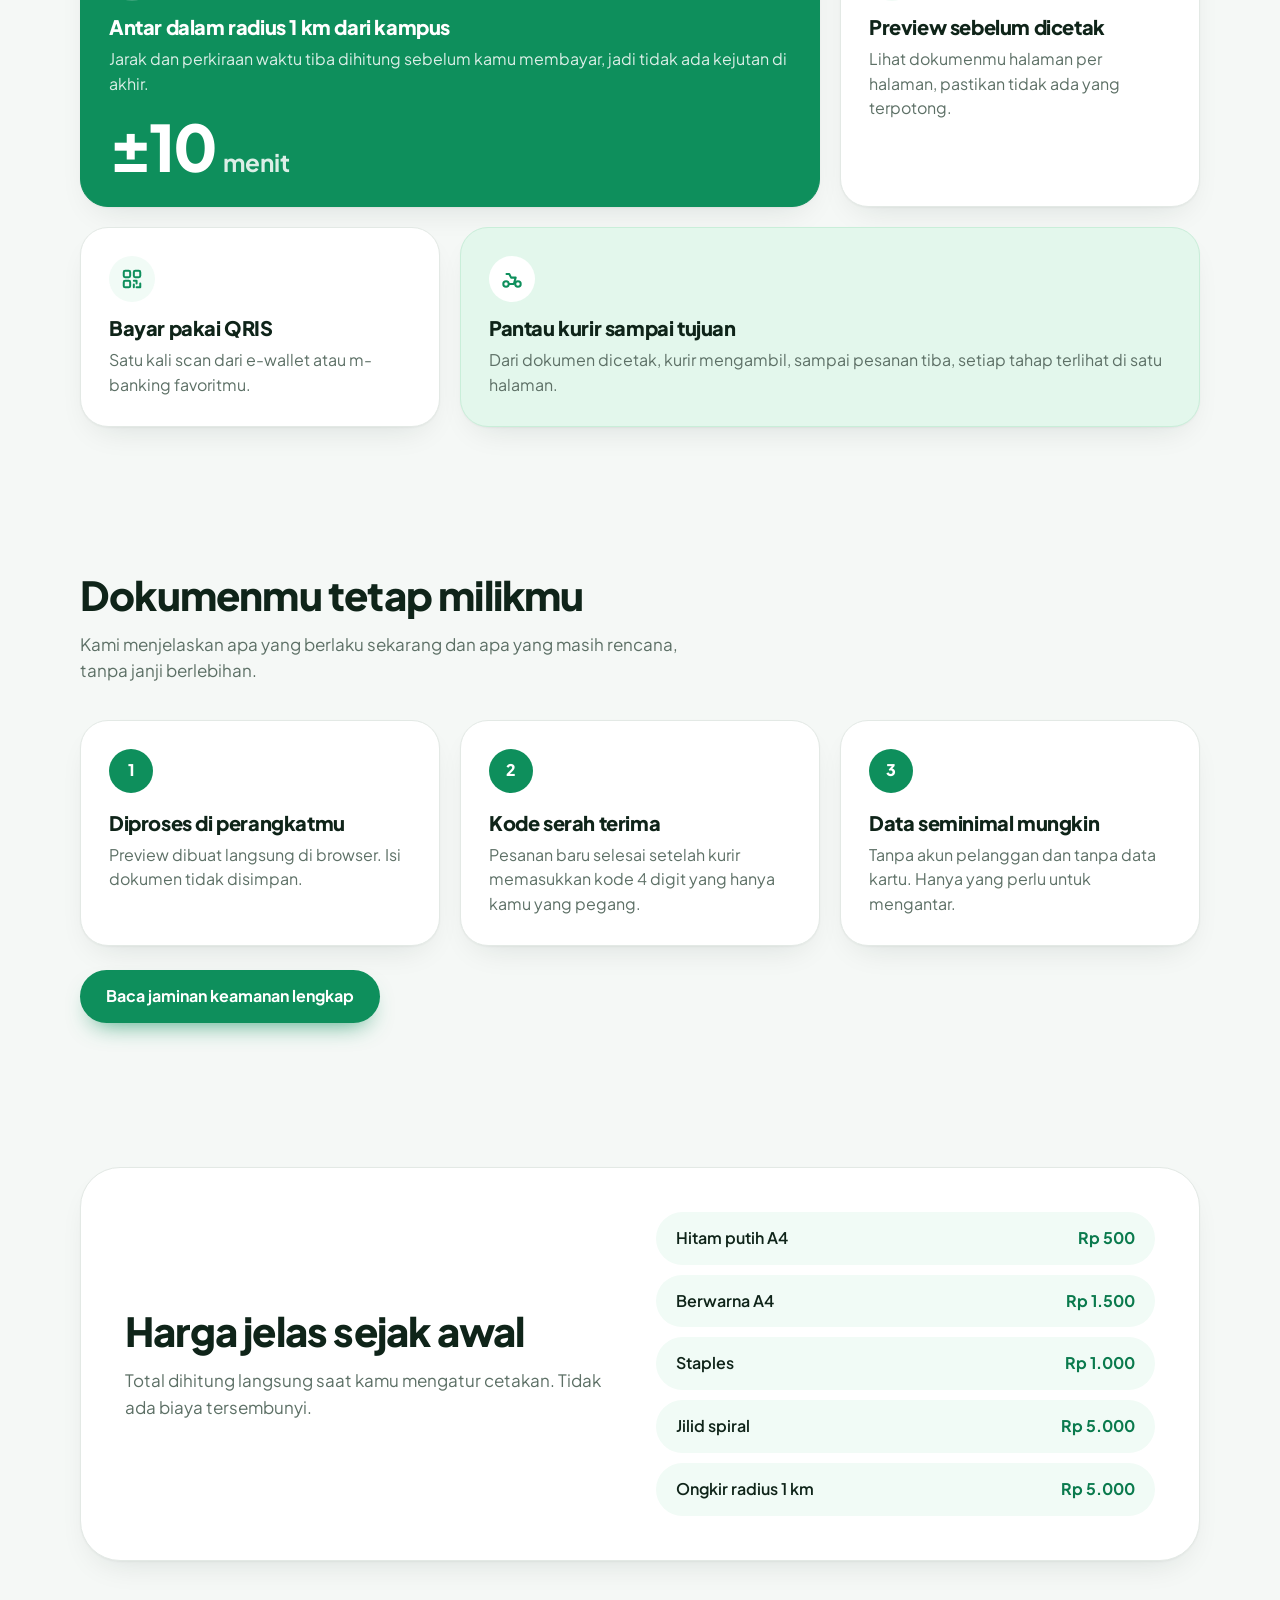
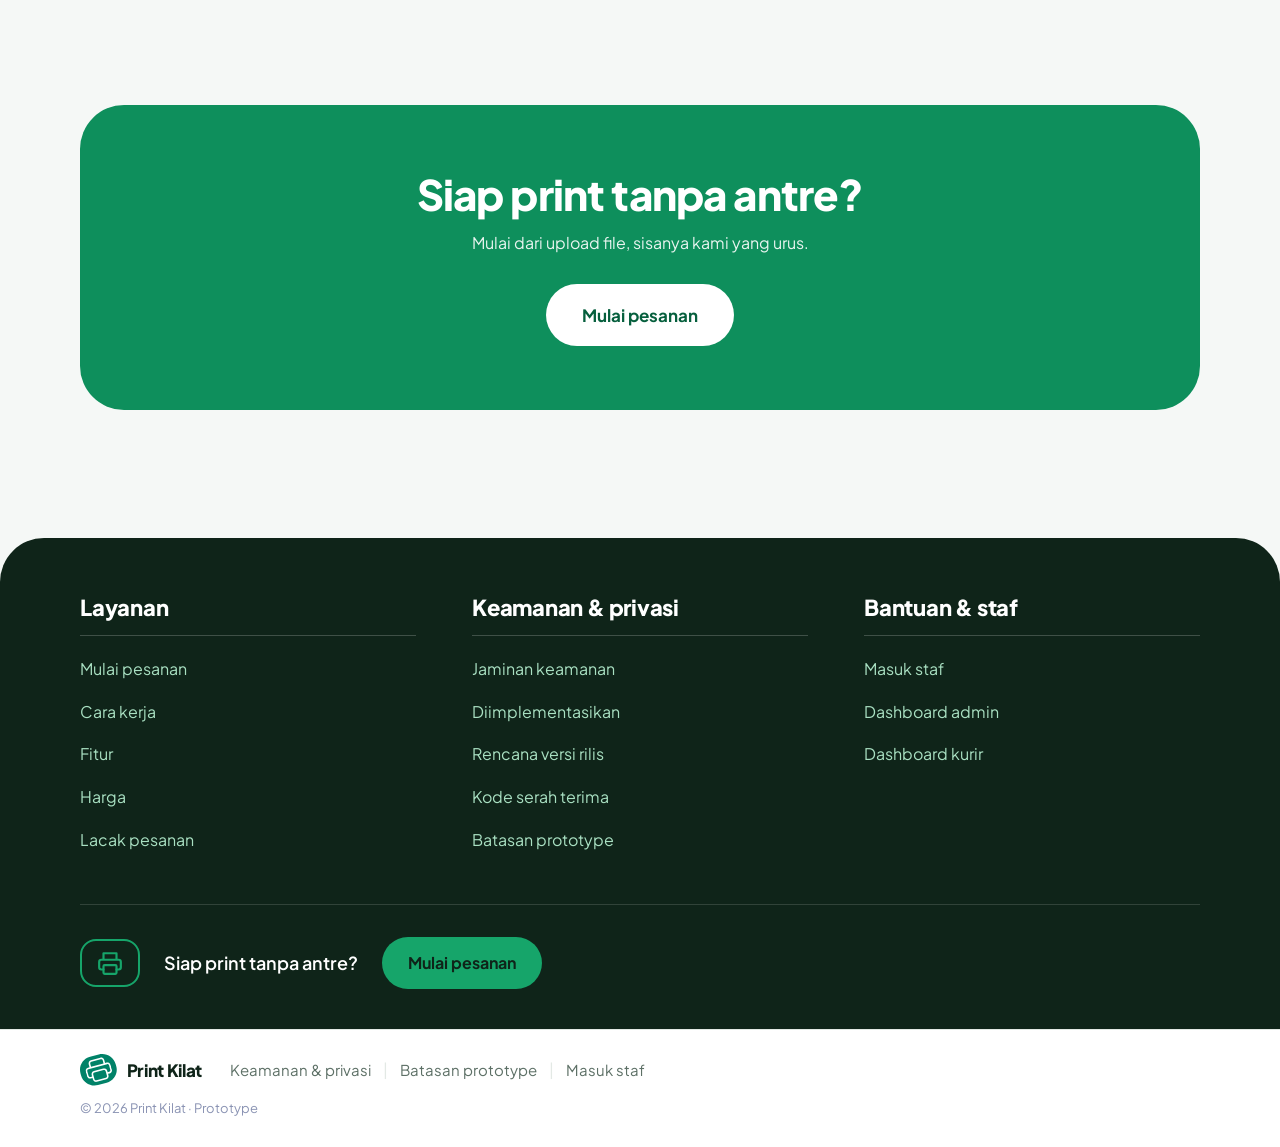
==== commit 378e594d: "update feature from feedback" ====
--- a/index.html
+++ b/index.html
@@ -3,7 +3,7 @@
   <head>
     <meta charset="UTF-8" />
     <meta name="viewport" content="width=device-width, initial-scale=1.0" />
-    <title>Print Kilat — Print tanpa antre</title>
+    <title>Print Kilat - Print tanpa antre</title>
     <meta
       name="description"
       content="Print Kilat — upload dokumen, pilih kebutuhan cetak, dan terima hasilnya tanpa antre."
@@ -22,45 +22,20 @@
     <header class="site-header">
       <div class="container">
         <a class="logo" href="index.html" aria-label="Print Kilat, ke beranda">
-          <span class="logo-mark"
-            ><svg
-              width="54"
-              height="47"
-              viewBox="0 0 54 47"
-              fill="none"
-              xmlns="http://www.w3.org/2000/svg"
-            >
-              <path
-                d="M39.0038 42.2586L26.3091 45.6123C15.6298 48.4336 4.55198 42.0997 1.56615 31.4653L0.74669 28.5466C-2.23914 17.9121 3.99767 7.00408 14.677 4.1828L27.3717 0.829096C38.051 -1.99218 49.1288 4.34167 52.1146 14.9762L52.9341 17.8948C55.9199 28.5293 49.6831 39.4373 39.0038 42.2586Z"
-                fill="#008268"
-              />
-              <mask
-                id="mask0_0_1"
-                style="mask-type: luminance"
-                maskUnits="userSpaceOnUse"
-                x="3"
-                y="0"
-                width="48"
-                height="47"
-              >
-                <path
-                  d="M40.3651 1.46393e-05L3.98454 9.9082L13.8927 46.2888L50.2733 36.3806L40.3651 1.46393e-05Z"
-                  fill="white"
-                />
-              </mask>
-              <g mask="url(#mask0_0_1)">
-                <path
-                  d="M15.9728 9.08561C14.7667 9.41401 13.7405 10.2082 13.1199 11.2933C12.4993 12.3784 12.3352 13.6656 12.6637 14.8717L13.9022 19.4192L11.6285 20.0385C10.4224 20.367 9.39616 21.1611 8.77556 22.2462C8.15496 23.3313 7.99087 24.6185 8.31937 25.8246L10.1772 32.646C10.5057 33.8521 11.2998 34.8783 12.3849 35.4988C13.47 36.1194 14.7572 36.2835 15.9633 35.955L18.2371 35.3358L18.8564 37.6096C19.1848 38.8156 19.979 39.8419 21.0641 40.4624C22.1492 41.083 23.4364 41.2471 24.6425 40.9186L38.2852 37.203C39.4913 36.8745 40.5175 36.0804 41.1381 34.9953C41.7586 33.9102 41.9227 32.623 41.5942 31.4169L40.975 29.1431L43.2488 28.5239C44.4549 28.1954 45.4811 27.4012 46.1016 26.3161C46.7222 25.231 46.8863 23.9438 46.5578 22.7378L44.7 15.9164C44.3716 14.7103 43.5774 13.6841 42.4923 13.0635C41.4072 12.443 40.12 12.2789 38.9139 12.6073L36.6401 13.2266L35.4016 8.67901C35.0731 7.47291 34.279 6.44672 33.1939 5.82622C32.1088 5.20562 30.8216 5.04151 29.6155 5.36999L15.9728 9.08561ZM14.9375 14.2524C14.7733 13.6494 14.8553 13.0058 15.1656 12.4632C15.4759 11.9207 15.989 11.5236 16.592 11.3594L30.2348 7.64382C30.8378 7.47952 31.4814 7.56162 32.024 7.87192C32.5665 8.18212 32.9636 8.69521 33.1278 9.29831L34.3663 13.8459L16.176 18.8L14.9375 14.2524ZM20.3076 25.0021C19.1015 25.3306 18.0753 26.1247 17.4548 27.2098C16.8342 28.2949 16.6701 29.5821 16.9986 30.7882L17.6178 33.062L15.344 33.6812C14.741 33.8455 14.0974 33.7634 13.5549 33.4531C13.0123 33.1429 12.6152 32.6298 12.451 32.0267L10.5932 25.2053C10.429 24.6023 10.511 23.9587 10.8213 23.4162C11.1316 22.8736 11.6447 22.4765 12.2477 22.3123L39.5332 14.8811C40.1362 14.7169 40.7798 14.7989 41.3224 15.1092C41.8649 15.4195 42.262 15.9326 42.4262 16.5357L44.284 23.357C44.4483 23.9601 44.3662 24.6037 44.0559 25.1462C43.7457 25.6888 43.2326 26.0858 42.6295 26.2501L40.3557 26.8693L39.7365 24.5955C39.408 23.3895 38.6138 22.3632 37.5287 21.7427C36.4436 21.1221 35.1564 20.958 33.9503 21.2865L20.3076 25.0021ZM37.4627 25.2148L39.3205 32.0362C39.4847 32.6392 39.4026 33.2828 39.0924 33.8254C38.7821 34.3679 38.269 34.765 37.6659 34.9292L24.0232 38.6448C23.4202 38.8091 22.7766 38.727 22.234 38.4167C21.6915 38.1064 21.2944 37.5933 21.1301 36.9903L19.2724 30.1689C19.1081 29.5659 19.1902 28.9223 19.5004 28.3797C19.8107 27.8372 20.3238 27.4401 20.9269 27.2759L34.5696 23.5603C35.1727 23.396 35.8163 23.4781 36.3588 23.7884C36.9014 24.0987 37.2984 24.6118 37.4627 25.2148Z"
-                  fill="white"
-                />
-              </g></svg
-          ></span>
-          Print Kilat
+          <img
+            class="logo-img"
+            src="assets/logo.svg"
+            alt=""
+            width="40"
+            height="40"
+          />
+          <span class="logo-text">Print Kilat</span>
         </a>
         <nav class="nav" aria-label="Navigasi utama">
           <a class="link" href="#cara-kerja">Cara kerja</a>
           <a class="link" href="#fitur">Fitur</a>
           <a class="link" href="#harga">Harga</a>
+          <a class="link" href="keamanan.html">Keamanan</a>
           <a class="btn btn-primary btn-sm" href="order.html">Mulai pesanan</a>
         </nav>
       </div>
@@ -72,7 +47,7 @@
           <h1>Print tanpa antre, langsung diantar.</h1>
           <p class="hero-lead">
             Upload dokumen, pilih kebutuhan cetak, dan terima hasilnya di depan
-            pintu. Cukup dari HP, tanpa keluar kamar.
+            pintu. Cukup dari website, tanpa keluar kamar.
           </p>
           <div class="hero-cta">
             <a class="btn btn-primary" href="order.html">Mulai pesanan</a>
@@ -89,7 +64,7 @@
           <span class="art-chip c1"><i></i>Preview dokumen siap</span>
           <span class="art-chip c2"><i></i>Tiba sekitar 10 menit</span>
           <div class="image">
-            <img src="assets/sepeda.jpg" alt="Bike" width="400" height="600" />
+            <img src="assets/sepeda.jpg" alt="bike" width="400" height="600" />
           </div>
         </div>
       </section>
@@ -108,7 +83,7 @@
             <h3>Isi tujuan &amp; upload file</h3>
             <p>
               Pilih titik antar, tulis alamat penerima, lalu unggah PDF atau
-              DOCX. Pratinjau muncul otomatis.
+              DOCX. <i>Preview</i> muncul otomatis.
             </p>
           </article>
           <article class="card">
@@ -116,7 +91,7 @@
             <h3>Atur hasil cetak</h3>
             <p>
               Hitam putih atau berwarna, ukuran kertas, jilid, dan jumlah
-              salinan. Total langsung terlihat.
+              salinan. Total harga langsung terlihat.
             </p>
           </article>
           <article class="card">
@@ -235,6 +210,46 @@
         </div>
       </section>
 
+      <section class="section container" id="keamanan">
+        <div class="section-head">
+          <h2>Dokumenmu tetap milikmu</h2>
+          <p>
+            Kami menjelaskan apa yang berlaku sekarang dan apa yang masih
+            rencana, tanpa janji berlebihan.
+          </p>
+        </div>
+        <div class="how">
+          <article class="card">
+            <div class="how-num">1</div>
+            <h3>Diproses di perangkatmu</h3>
+            <p>
+              Preview dibuat langsung di browser. Isi dokumen tidak disimpan.
+            </p>
+          </article>
+          <article class="card">
+            <div class="how-num">2</div>
+            <h3>Kode serah terima</h3>
+            <p>
+              Pesanan baru selesai setelah kurir memasukkan kode 4 digit yang
+              hanya kamu yang pegang.
+            </p>
+          </article>
+          <article class="card">
+            <div class="how-num">3</div>
+            <h3>Data seminimal mungkin</h3>
+            <p>
+              Tanpa akun pelanggan dan tanpa data kartu. Hanya yang perlu untuk
+              mengantar.
+            </p>
+          </article>
+        </div>
+        <p style="margin-top: 24px">
+          <a class="btn btn-primary" href="keamanan.html"
+            >Baca jaminan keamanan lengkap</a
+          >
+        </p>
+      </section>
+
       <section class="section container" id="harga">
         <div class="price-band">
           <div class="section-head" style="margin: 0">
@@ -263,14 +278,19 @@
       </section>
     </main>
 
-    <footer class="site-footer">
-      <div class="container">
-        &copy; 2026 Print Kilat · All rights reserved ·
-        <a href="login.html">Login staff</a>
-      </div>
+    <footer class="site-footer" id="site-footer">
+      <noscript
+        ><div class="container kf-nojs">
+          Print Kilat · <a href="index.html">Beranda</a> ·
+          <a href="order.html">Mulai pesanan</a> ·
+          <a href="keamanan.html">Keamanan</a> ·
+          <a href="login.html">Masuk staf</a>
+        </div></noscript
+      >
     </footer>
 
     <script src="js/config.js"></script>
+    <script src="js/footer.js"></script>
     <script src="js/landing.js"></script>
   </body>
 </html>
--- a/css/style.css
+++ b/css/style.css
@@ -30,9 +30,8 @@
 }
 
 /* ---------- 2. DASAR ---------- */
-/* Buat gambar di index */
 .image {
-  width: 400px;
+  width: 470px;
   height: 600px;
   border-radius: 20px;
   overflow: hidden;
@@ -143,6 +142,22 @@
   font-size: 19px;
   letter-spacing: -0.02em;
   text-decoration: none;
+}
+.logo-img {
+  height: 40px;
+  width: auto;
+  max-width: 180px;
+  object-fit: contain;
+}
+/* Logo kamu sudah memuat tulisan "Print Kilat"? Hapus tanda komentar pada baris di bawah: */
+/* .logo-text { display: none; } */
+.logo-mark {
+  width: 38px;
+  height: 38px;
+  border-radius: 12px;
+  background: var(--green-600);
+  display: grid;
+  place-items: center;
 }
 .nav {
   display: flex;
@@ -500,10 +515,20 @@
   padding: 28px 20px 8px;
   overflow: hidden;
 }
-.hero-art .image {
+.hero-art image {
   width: 100%;
   height: auto;
 }
+/* Gambar penuh sampai ke tepi kotak? Tambahkan class "is-full" pada <div class="hero-art">*/
+.hero-art.is-full {
+  padding: 20;
+}
+
+.hero-art.is-full img {
+  aspect-ratio: 1 / 1;
+  object-fit: cover;
+}
+
 .art-chip {
   position: absolute;
   background: #fff;
@@ -523,34 +548,12 @@
   background: var(--green-500);
 }
 .art-chip.c1 {
-  top: 26px;
-  left: 22px;
+  top: 50px;
+  left: 50px;
 }
 .art-chip.c2 {
-  bottom: 34px;
-  right: 22px;
-}
-.paper-feed {
-  animation: feed 5s ease-in-out infinite;
-  transform-box: fill-box;
-}
-@keyframes feed {
-  0% {
-    transform: translateY(90px);
-    opacity: 0;
-  }
-  8% {
-    opacity: 1;
-  }
-  58%,
-  86% {
-    transform: translateY(0);
-    opacity: 1;
-  }
-  100% {
-    transform: translateY(-14px);
-    opacity: 0;
-  }
+  bottom: 50px;
+  right: 50px;
 }
 
 .section {
@@ -702,12 +705,7 @@
 .cta-band .btn:hover {
   background: var(--mint-100);
 }
-.site-footer {
-  padding: 40px 0 56px;
-  color: var(--muted);
-  font-size: 14px;
-  text-align: center;
-}
+/* footer: lihat bagian 9 */
 
 @media (max-width: 900px) {
   .hero {
@@ -1464,3 +1462,521 @@
   font-weight: 700;
   margin-bottom: 24px;
 }
+
+/* ---------- 7. PEMESANAN: banyak file, rentang halaman, keamanan ---------- */
+.file-list {
+  display: grid;
+  gap: 14px;
+  margin-top: 18px;
+}
+.file-list:empty {
+  display: none;
+}
+.file-card {
+  border: 1px solid var(--line);
+  border-radius: 24px;
+  overflow: hidden;
+  background: #fff;
+  transition:
+    border-color 0.15s,
+    box-shadow 0.15s;
+}
+.file-card.is-active {
+  border-color: var(--green-500);
+  box-shadow: 0 0 0 3px rgba(22, 165, 106, 0.14);
+}
+.file-body {
+  padding: 16px 18px 18px;
+  display: grid;
+  gap: 12px;
+}
+.file-body .preview-note {
+  padding: 0;
+  margin: 0;
+}
+.file-body .pages-edit {
+  justify-self: start;
+}
+.range-row label {
+  display: block;
+  font-weight: 600;
+  font-size: 14px;
+  margin-bottom: 8px;
+}
+.range-ctl {
+  display: flex;
+  gap: 8px;
+}
+.range-ctl .input {
+  height: 46px;
+  font-size: 14px;
+}
+.chip-btn {
+  flex: none;
+  border: 1.5px solid var(--line);
+  background: #fff;
+  border-radius: 999px;
+  padding: 0 16px;
+  font-weight: 700;
+  font-size: 13px;
+  color: var(--green-800);
+  cursor: pointer;
+}
+.chip-btn:hover {
+  background: var(--mint-50);
+  border-color: var(--mint-300);
+}
+.icon-btn {
+  width: 36px;
+  height: 36px;
+  flex: none;
+  border-radius: 50%;
+  border: 1px solid var(--line);
+  background: #fff;
+  font-size: 20px;
+  line-height: 1;
+  color: var(--muted);
+  cursor: pointer;
+}
+.icon-btn:hover {
+  background: var(--danger-bg);
+  color: var(--danger);
+  border-color: #f3c9b6;
+}
+.card-preview {
+  border: 1px solid var(--line);
+  border-radius: 20px;
+  overflow: hidden;
+}
+.card-preview .preview-bottom {
+  border-top: 1px solid var(--line);
+}
+
+.file-tabs {
+  display: flex;
+  flex-wrap: wrap;
+  gap: 8px;
+}
+.tabs-wrap {
+  margin-bottom: 20px;
+}
+.tab {
+  border: 1.5px solid var(--line);
+  background: #fff;
+  border-radius: 999px;
+  padding: 8px 16px;
+  font-size: 14px;
+  font-weight: 600;
+  color: var(--muted);
+  cursor: pointer;
+  max-width: 100%;
+}
+.tab:hover {
+  background: var(--mint-50);
+}
+.tab[aria-pressed="true"] {
+  background: var(--green-600);
+  border-color: var(--green-600);
+  color: #fff;
+}
+.apply-row {
+  margin-top: 18px;
+}
+
+.lines dt {
+  min-width: 0;
+  overflow: hidden;
+  text-overflow: ellipsis;
+  white-space: nowrap;
+}
+
+.trust-card {
+  background: #fff;
+  border: 1px solid var(--line);
+  border-radius: 28px;
+  padding: 20px 22px;
+  font-size: 13px;
+  color: var(--muted);
+}
+.trust-title {
+  display: flex;
+  align-items: center;
+  gap: 8px;
+  font-weight: 800;
+  font-size: 15px;
+  color: var(--green-800);
+  margin-bottom: 10px;
+}
+.trust-card ul {
+  margin: 0 0 12px;
+  padding-left: 18px;
+  display: grid;
+  gap: 8px;
+}
+.trust-card li strong {
+  color: var(--ink);
+}
+.trust-card a {
+  font-weight: 700;
+  color: var(--green-700);
+  text-decoration: none;
+}
+.trust-card a:hover {
+  text-decoration: underline;
+}
+
+/* ---------- 8. KODE SERAH TERIMA & HALAMAN KEAMANAN ---------- */
+.code-card {
+  background: var(--mint-100);
+  border-color: var(--mint-200);
+}
+.code-card p.explain {
+  font-size: 13px;
+  color: var(--muted);
+  margin-top: 6px;
+}
+.code-digits {
+  display: flex;
+  gap: 10px;
+  margin-top: 12px;
+}
+.code-digits span {
+  width: 52px;
+  height: 64px;
+  border-radius: 18px;
+  background: #fff;
+  border: 1.5px solid var(--mint-300);
+  display: grid;
+  place-items: center;
+  font-size: 30px;
+  font-weight: 800;
+  color: var(--green-800);
+  font-variant-numeric: tabular-nums;
+}
+.code-card.is-used .code-digits span {
+  opacity: 0.45;
+}
+
+.doc-page {
+  max-width: 820px;
+  padding: 12px 0 72px;
+}
+.doc-page h1 {
+  font-size: clamp(30px, 5vw, 44px);
+  font-weight: 800;
+  letter-spacing: -0.03em;
+}
+.doc-page .lead {
+  margin: 12px 0 32px;
+  color: var(--muted);
+  font-size: 18px;
+  max-width: 60ch;
+}
+.doc-page h2 {
+  font-size: 24px;
+  font-weight: 800;
+  margin: 44px 0 14px;
+}
+.sec-grid {
+  display: grid;
+  grid-template-columns: repeat(3, 1fr);
+  gap: 16px;
+}
+.sec-grid .card {
+  padding: 22px;
+  border-radius: 28px;
+}
+.sec-grid h3 {
+  font-size: 17px;
+  font-weight: 800;
+  margin: 12px 0 6px;
+}
+.sec-grid p {
+  font-size: 14px;
+  color: var(--muted);
+}
+.badge-live,
+.badge-plan {
+  display: inline-block;
+  font-size: 12px;
+  font-weight: 700;
+  padding: 3px 12px;
+  border-radius: 999px;
+}
+.badge-live {
+  background: var(--mint-100);
+  color: var(--green-800);
+}
+.badge-plan {
+  background: #fff4de;
+  color: #8a5a00;
+}
+.check-list {
+  list-style: none;
+  margin: 0;
+  padding: 0;
+  display: grid;
+  gap: 10px;
+}
+.check-list li {
+  background: #fff;
+  border: 1px solid var(--line);
+  border-radius: 22px;
+  padding: 14px 18px;
+  display: grid;
+  grid-template-columns: auto 1fr;
+  gap: 6px 14px;
+  align-items: start;
+  font-size: 15px;
+}
+.check-list li b {
+  display: block;
+}
+.check-list li span.desc {
+  color: var(--muted);
+  font-size: 14px;
+  grid-column: 2;
+}
+.steps-inline {
+  counter-reset: s;
+  list-style: none;
+  padding: 0;
+  margin: 0;
+  display: grid;
+  gap: 10px;
+}
+.steps-inline li {
+  counter-increment: s;
+  background: #fff;
+  border: 1px solid var(--line);
+  border-radius: 22px;
+  padding: 14px 18px 14px 64px;
+  position: relative;
+  font-size: 15px;
+}
+.steps-inline li::before {
+  content: counter(s);
+  position: absolute;
+  left: 18px;
+  top: 12px;
+  width: 32px;
+  height: 32px;
+  border-radius: 50%;
+  background: var(--green-600);
+  color: #fff;
+  font-weight: 800;
+  display: grid;
+  place-items: center;
+}
+.honest {
+  background: #fff9ec;
+  border: 1px solid #f1deb0;
+  border-radius: 28px;
+  padding: 22px 24px;
+  font-size: 15px;
+}
+.honest ul {
+  margin: 10px 0 0;
+  padding-left: 20px;
+  display: grid;
+  gap: 6px;
+  color: #5b4a1b;
+}
+@media (max-width: 760px) {
+  .sec-grid {
+    grid-template-columns: 1fr;
+  }
+}
+
+/* ---------- 9. FOOTER ---------- */
+.site-footer {
+  margin-top: 56px;
+}
+.kf-nojs {
+  padding: 32px 0;
+  text-align: center;
+  color: var(--muted);
+  font-size: 14px;
+}
+
+.kf-top {
+  background: var(--ink);
+  color: #fff;
+  border-radius: 44px 44px 0 0;
+  padding: 56px 0 40px;
+}
+.kf-cols {
+  display: grid;
+  grid-template-columns: repeat(3, 1fr);
+  gap: 20px 56px;
+}
+.kf-col h3 {
+  font-size: 22px;
+  font-weight: 800;
+  letter-spacing: -0.01em;
+  padding-bottom: 14px;
+  margin-bottom: 14px;
+  border-bottom: 1px solid rgba(255, 255, 255, 0.2);
+}
+.kf-col ul {
+  list-style: none;
+  margin: 0;
+  padding: 0;
+  display: grid;
+  gap: 4px;
+}
+.kf-col a,
+.kf-col span {
+  display: inline-block;
+  padding: 7px 0;
+  color: var(--mint-300);
+  font-size: 16px;
+  text-decoration: none;
+  transition: color 0.15s;
+}
+.kf-col a:hover {
+  color: #fff;
+  text-decoration: underline;
+  text-underline-offset: 4px;
+}
+.kf-top :focus-visible {
+  outline-color: var(--mint-300);
+  border-radius: 6px;
+}
+
+.kf-cta {
+  display: flex;
+  flex-wrap: wrap;
+  align-items: center;
+  gap: 16px 24px;
+  margin-top: 44px;
+  padding-top: 32px;
+  border-top: 1px solid rgba(255, 255, 255, 0.14);
+}
+.kf-cta-icon {
+  width: 60px;
+  height: 48px;
+  border-radius: 16px;
+  border: 2px solid var(--green-500);
+  color: var(--green-500);
+  display: grid;
+  place-items: center;
+  flex: none;
+}
+.kf-cta p {
+  font-size: 18px;
+  font-weight: 600;
+}
+.kf-cta .btn-primary {
+  background: var(--green-500);
+  box-shadow: none;
+  color: var(--ink);
+}
+.kf-cta .btn-primary:hover {
+  background: var(--mint-300);
+}
+.kf-follow {
+  margin-left: auto;
+  display: flex;
+  align-items: center;
+  gap: 16px;
+  color: rgba(255, 255, 255, 0.7);
+  font-size: 15px;
+}
+.kf-follow ul {
+  list-style: none;
+  display: flex;
+  gap: 10px;
+  margin: 0;
+  padding: 0;
+}
+.kf-follow a {
+  width: 42px;
+  height: 42px;
+  border-radius: 50%;
+  display: grid;
+  place-items: center;
+  color: rgba(255, 255, 255, 0.85);
+  border: 1px solid rgba(255, 255, 255, 0.22);
+  transition:
+    background 0.15s,
+    color 0.15s;
+}
+.kf-follow a:hover {
+  background: var(--green-500);
+  border-color: var(--green-500);
+  color: var(--ink);
+}
+
+.kf-bottom {
+  background: #fff;
+  border-top: 1px solid var(--line);
+  padding: 24px 0 28px;
+}
+.kf-bottom .container {
+  display: flex;
+  flex-wrap: wrap;
+  align-items: center;
+  gap: 12px 28px;
+}
+.kf-bottom .logo {
+  font-size: 17px;
+}
+.kf-bottom .logo-img {
+  height: 32px;
+}
+.kf-legal {
+  list-style: none;
+  margin: 0;
+  padding: 0;
+  display: flex;
+  flex-wrap: wrap;
+  gap: 4px 0;
+}
+.kf-legal li + li::before {
+  content: "|";
+  color: var(--line);
+  margin: 0 12px;
+}
+.kf-legal a {
+  color: var(--muted);
+  font-size: 15px;
+  text-decoration: none;
+}
+.kf-legal a:hover {
+  color: var(--green-700);
+  text-decoration: underline;
+  text-underline-offset: 4px;
+}
+.kf-copy {
+  flex-basis: 100%;
+  font-size: 13px;
+  color: var(--hint);
+}
+
+@media (max-width: 900px) {
+  .kf-cols {
+    grid-template-columns: 1fr 1fr;
+    gap: 32px 32px;
+  }
+}
+@media (max-width: 600px) {
+  .kf-top {
+    border-radius: 32px 32px 0 0;
+    padding: 40px 0 32px;
+  }
+  .kf-cols {
+    grid-template-columns: 1fr;
+    gap: 28px;
+  }
+  .kf-col h3 {
+    font-size: 20px;
+  }
+  .kf-follow {
+    margin-left: 0;
+    flex-basis: 100%;
+  }
+  .kf-cta .btn-primary {
+    width: 100%;
+  }
+}
